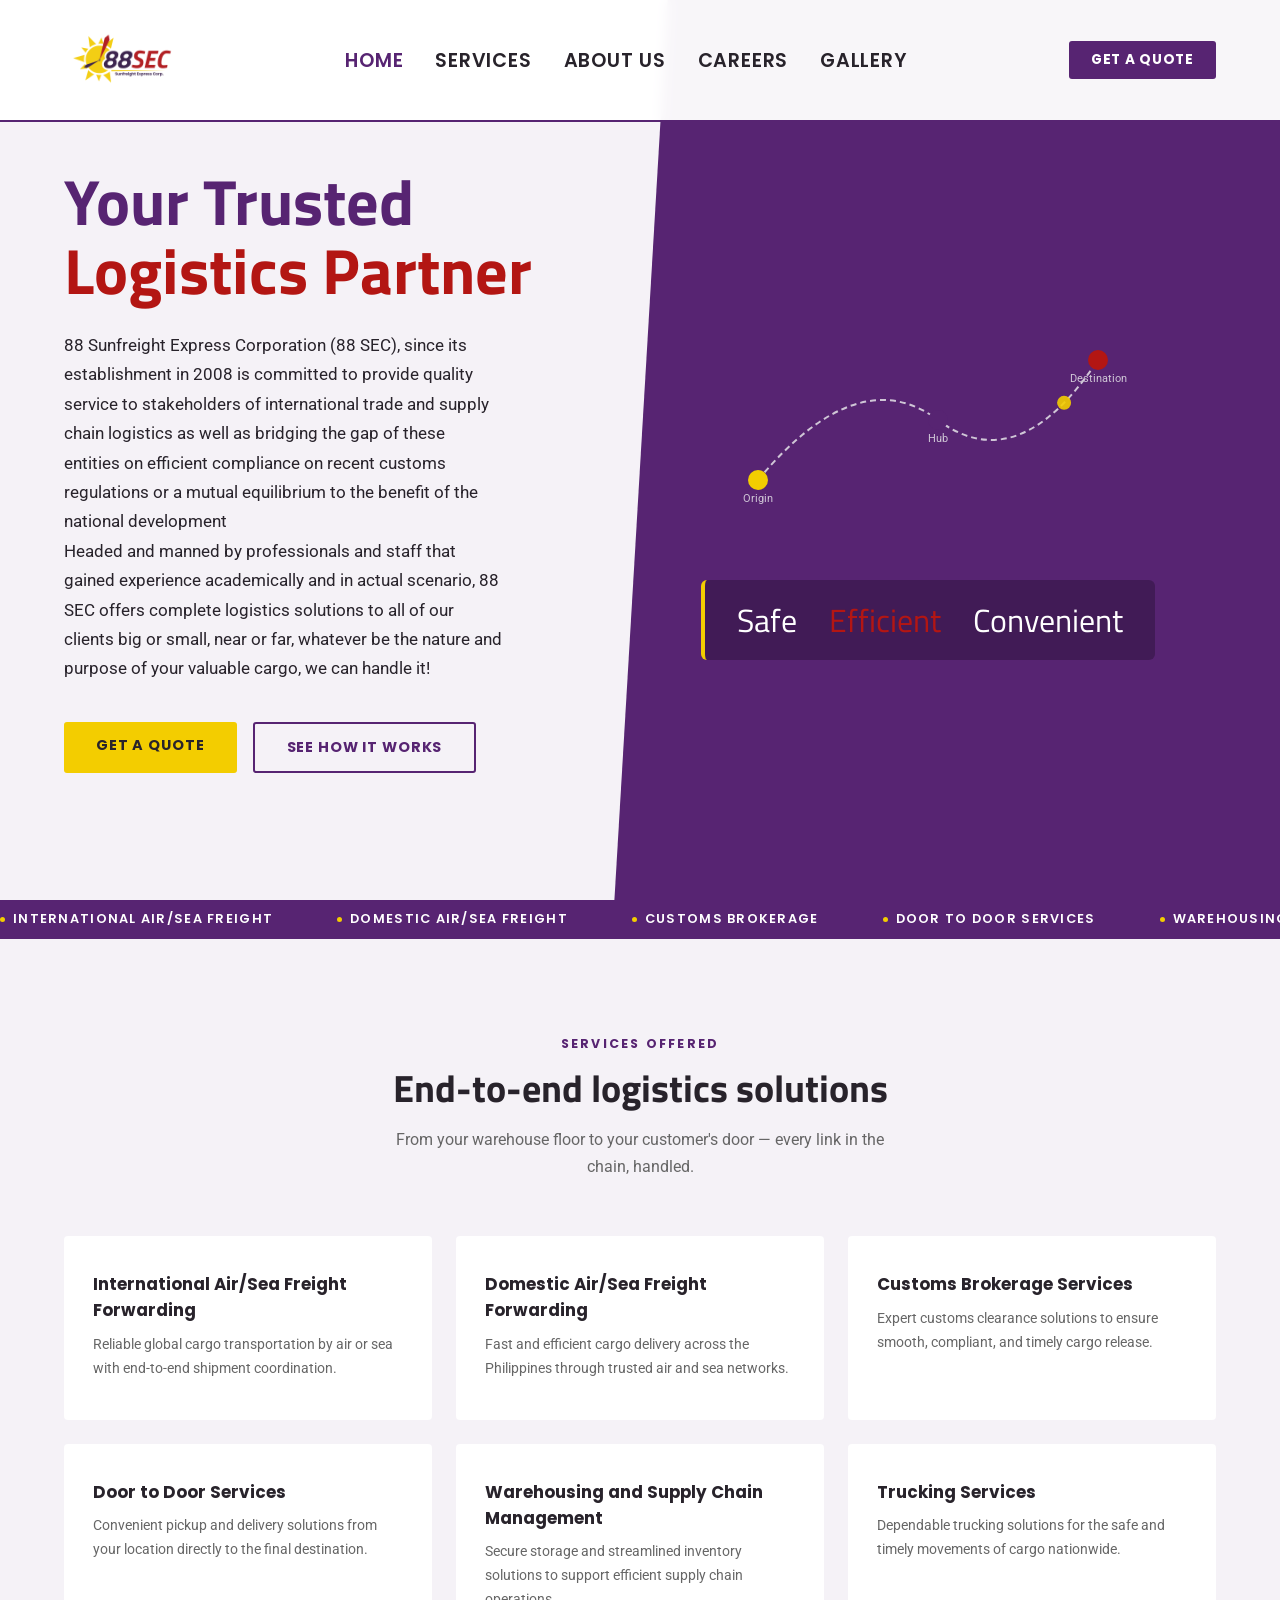
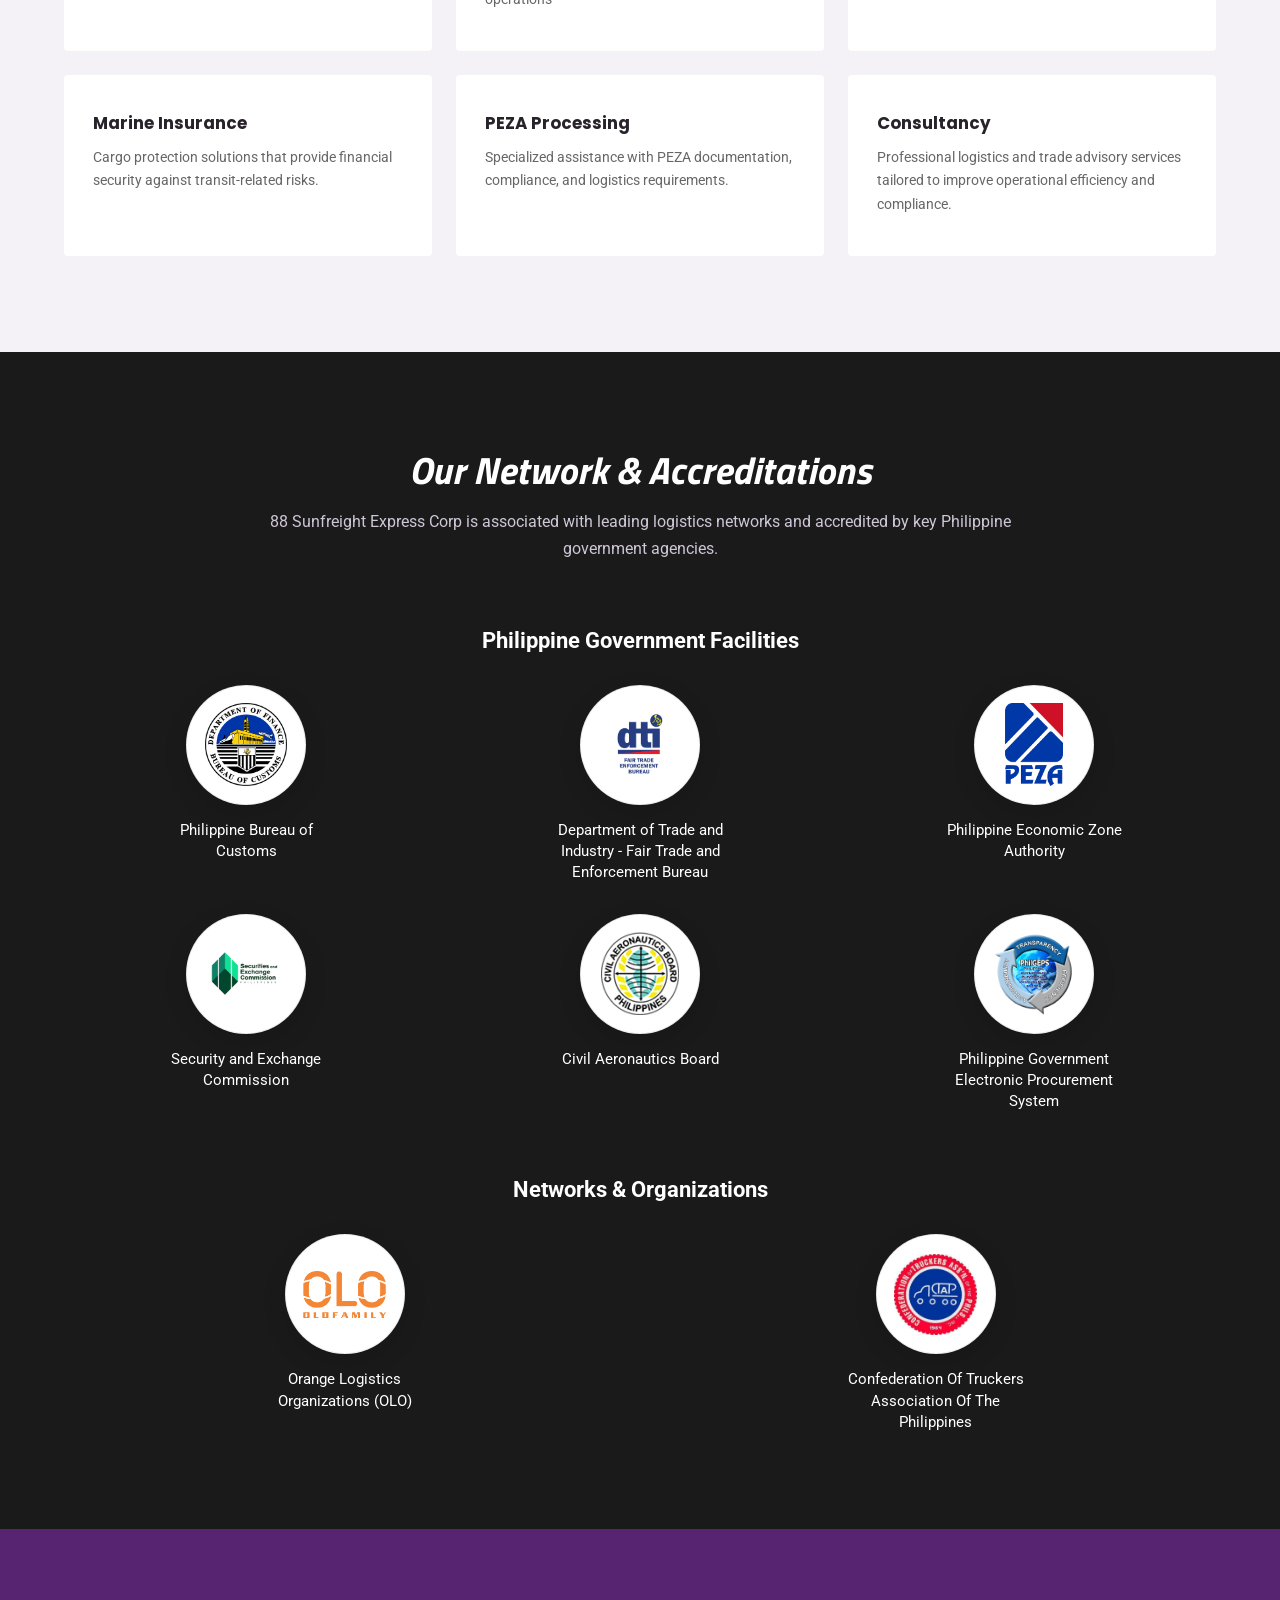
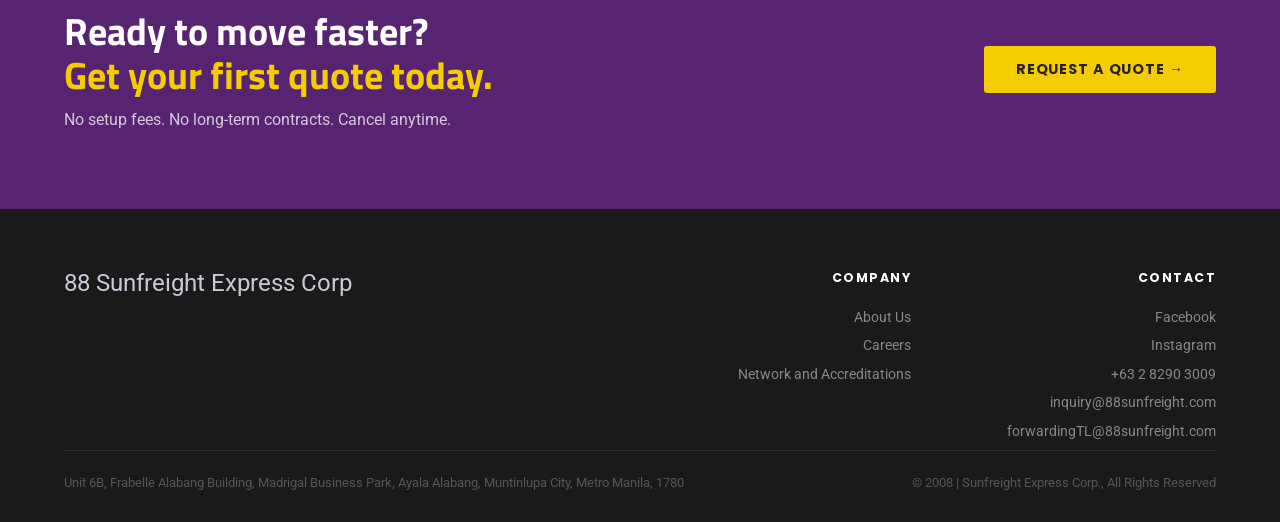
==== index.html @ a8a44474 "Initial commit" ====
<!DOCTYPE html>
<html lang="en">
<head>
  <meta charset="UTF-8" />
  <meta name="viewport" content="width=device-width, initial-scale=1.0">
  <title>Sunfreight | Shippping and Logistics - Philippines</title>
  <link href="https://fonts.googleapis.com/css2?family=Titillium+Web:ital,wght@0,600;0,700;1,600;1,700&family=Poppins:wght@500;600;700;800&family=Roboto:wght@400;500;700&display=swap" rel="stylesheet" />
  <link rel="stylesheet" href="css/index.css">
  <script src="https://fontawesome.com" crossorigin="anonymous"></script>
</head>
<body>

<!-- NAV -->
<nav id="navbar">
  
  <div class="logo"><a href="index.html"><img class="logo" src="pics/sunfreight_logo.png" alt="logo"></a></div>
  <ul class="nav-links">
      <li><a href="index.html" class="active">Home</a></li>
      <li><a href="services.html">Services</a></li>
      <li><a href="about.html">About Us</a></li>
      <li><a href="careers.php">Careers</a></li>
      <li><a href="gallery.php">Gallery</a></li>
  </ul>
  <a href="contact.html" class="nav-cta">Get a Quote</a>
</nav>

<!-- HERO -->
<section class="hero" id="home">
  <div class="hero-text">
    <h1 class="hero-title">Your Trusted<br><em>Logistics Partner</em></h1>
      <p class="hero-body">88 Sunfreight Express Corporation (88 SEC), since its establishment in 2008 is committed to provide quality service to stakeholders of international trade and supply chain logistics as well as bridging the gap of these entities on efficient compliance on recent customs regulations or a mutual equilibrium to the benefit of the national development
      </br>
        Headed and manned by professionals and staff that gained experience academically and in actual scenario, 88 SEC offers complete logistics solutions to all of our clients big or small, near or far, whatever be the nature and purpose of your valuable cargo, we can handle it!
    </p>
    <div class="hero-actions">
      <a href="contact.html" class="btn-primary">Get a Quote</a>
      <a href="#how" class="btn-outline">See How It Works</a>
    </div>
  </div>
  <div class="hero-visual">
    <svg class="route-diagram" viewBox="0 0 420 260" fill="none" xmlns="http://www.w3.org/2000/svg" aria-label="Route diagram">
      <!-- route line -->
      <path d="M 40 200 Q 140 80 220 140 Q 300 200 380 80" stroke="#cfc6d6" stroke-width="2" stroke-dasharray="6 4" fill="none"/>
      <!-- nodes -->
      <circle cx="40" cy="200" r="10" fill="#F3CD00"/>
      <circle cx="220" cy="140" r="10" fill="#572472"/>
      <circle cx="380" cy="80" r="10" fill="#B31613"/>
      <!-- labels -->
      <text x="40" y="222" fill="#cfc6d6" font-family="Roboto,sans-serif" font-size="11" text-anchor="middle">Origin</text>
      <text x="220" y="162" fill="#cfc6d6" font-family="Roboto,sans-serif" font-size="11" text-anchor="middle">Hub</text>
      <text x="380" y="102" fill="#cfc6d6" font-family="Roboto,sans-serif" font-size="11" text-anchor="middle">Destination</text>
      <!-- moving truck dot animation -->
      <circle r="7" fill="#F3CD00" opacity=".9">
        <animateMotion dur="4s" repeatCount="indefinite" rotate="auto">
          <mpath href="#route-path"/>
        </animateMotion>
      </circle>
      <path id="route-path" d="M 40 200 Q 140 80 220 140 Q 300 200 380 80" fill="none"/>
    </svg>
    <div class="stat-row">
      <div class="stat"><div class="stat-num">Safe</div></div>
      <div class="stat"><div class="stat-num"><em>Efficient</em></div></div>
      <div class="stat"><div class="stat-num">Convenient</div></div>
    </div>
  </div>
</section>

<!-- TICKER -->
<div class="ticker" aria-hidden="true">
  <div class="ticker-track" id="tickerTrack">
    <span class="ticker-item"><span class="ticker-dot"></span>International Air/Sea Freight</span>
    <span class="ticker-item"><span class="ticker-dot"></span>Domestic Air/Sea Freight</span>
    <span class="ticker-item"><span class="ticker-dot"></span>Customs Brokerage</span>
    <span class="ticker-item"><span class="ticker-dot"></span>Door to Door Services</span>
    <span class="ticker-item"><span class="ticker-dot"></span>Warehousing &amp; Supply Chain</span>
    <span class="ticker-item"><span class="ticker-dot"></span>Trucking Services</span>
    <span class="ticker-item"><span class="ticker-dot"></span>Marine Insurance</span>
    <span class="ticker-item"><span class="ticker-dot"></span>PEZA Processing</span>
    <span class="ticker-item"><span class="ticker-dot"></span>Consultancy</span>
    <!-- duplicate -->
    <span class="ticker-item"><span class="ticker-dot"></span>International Air/Sea Freight</span>
    <span class="ticker-item"><span class="ticker-dot"></span>Domestic Air/Sea Freight</span>
    <span class="ticker-item"><span class="ticker-dot"></span>Customs Brokerage</span>
    <span class="ticker-item"><span class="ticker-dot"></span>Door to Door Services</span>
    <span class="ticker-item"><span class="ticker-dot"></span>Warehousing &amp; Supply Chain</span>
    <span class="ticker-item"><span class="ticker-dot"></span>Trucking Services</span>
    <span class="ticker-item"><span class="ticker-dot"></span>Marine Insurance</span>
    <span class="ticker-item"><span class="ticker-dot"></span>PEZA Processing</span>
    <span class="ticker-item"><span class="ticker-dot"></span>Consultancy</span>
  </div>
</div>

<!-- SERVICES -->
<section class="services" id="services">
  <div class="services-header">
    <div class="section-eyebrow">
      Services Offered
    </div>
    <h2 class="section-title">End-to-end logistics solutions</h2>
    <p class="section-sub">From your warehouse floor to your customer's door — every link in the chain, handled.</p>
    <!--
      <video class="truck-icon"
            autoplay
            muted
            loop
            playsinline>
        <source src="vids/truck.mp4" type="video/mp4">
      </video>
    -->   
  </div>
  <div class="services-grid services-grid-3">
    <div class="service-card">
      <div class="service-name">International Air/Sea Freight Forwarding</div>
      <p class="service-desc">Reliable global cargo transportation by air or sea with end-to-end shipment coordination.</p>
    </div>
    <div class="service-card">
      <div class="service-name">Domestic Air/Sea Freight Forwarding</div>
      <p class="service-desc">Fast and efficient cargo delivery across the Philippines through trusted air and sea networks.</p>
    </div>
    <div class="service-card">
      <div class="service-name">Customs Brokerage Services</div>
      <p class="service-desc">Expert customs clearance solutions to ensure smooth, compliant, and timely cargo release.</p>
    </div>
    <div class="service-card">
      <div class="service-name">Door to Door Services</div>
      <p class="service-desc">Convenient pickup and delivery solutions from your location directly to the final destination.</p>
    </div>
    <div class="service-card">
      <div class="service-name">Warehousing and Supply Chain Management</div>
      <p class="service-desc">Secure storage and streamlined inventory solutions to support efficient supply chain operations</p>
    </div>
    <div class="service-card">
      <div class="service-name">Trucking Services</div>
      <p class="service-desc">Dependable trucking solutions for the safe and timely movements of cargo nationwide.</p>
    </div>
    <div class="service-card">
      <div class="service-name">Marine Insurance</div>
      <p class="service-desc">Cargo protection solutions that provide financial security against transit-related risks.</p>
    </div>
    <div class="service-card">
      <div class="service-name">PEZA Processing</div>
      <p class="service-desc">Specialized assistance with PEZA documentation, compliance, and logistics requirements.</p>
    </div>
    <div class="service-card">
      <div class="service-name">Consultancy</div>
      <p class="service-desc">Professional logistics and trade advisory services tailored to improve operational efficiency and compliance.</p>
    </div>
  </div>
</section>

<!--NETWORK AND ACCREDITATIONS-->
<section class="coverage" id="coverage">

  <div class="coverage-header">
    <h2 class="section-title"><em>Our Network & Accreditations</em></h2>
    <p class="section-sub">
      88 Sunfreight Express Corp is associated with leading logistics networks and accredited by key Philippine government agencies.
    </p>
  </div>

  <!-- Government -->
  <div class="logo-category">
    <h3>Philippine Government Facilities</h3>

    <div class="logo-grid">

      <div class="logo-card">
        <div class="logo-circle">
          <img src="pics/boc_logo.png" alt="BOC Logo">
        </div>
        <p>Philippine Bureau of Customs</p>
      </div>
      

      <div class="logo-card">
        <div class="logo-circle">
          <img src="pics/dti_logo.png" alt="DTI - FTEB Logo">
        </div>
        <p>Department of Trade and Industry - Fair Trade and Enforcement Bureau</p>
      </div>

      <div class="logo-card">
        <div class="logo-circle">
          <img src="pics/peza_logo.png" alt="PEZA Logo">
        </div>
        <p>Philippine Economic Zone Authority</p>
      </div>

      <div class="logo-card">
        <div class="logo-circle">
          <img src="pics/sec_logo.png" alt="SEC Logo">
        </div>
        <p>Security and Exchange Commission</p>
      </div>

      <div class="logo-card">
        <div class="logo-circle">
          <img src="pics/cab_logo.png" alt="CAB Logo">
        </div>
        <p>Civil Aeronautics Board</p>
      </div>

      <div class="logo-card">
        <div class="logo-circle">
          <img src="pics/philgeps_logo.png" alt="">
        </div>
        <p> Philippine Government Electronic Procurement System</p>
      </div>

    </div>
  </div>

  <!-- Networks -->
  <div class="logo-category">
    <h3>Networks & Organizations</h3>

    <div class="logo-grid-networks">

      <div class="logo-card">
        <div class="logo-circle">
          <img src="pics/olo_logo.png" alt="OLO Logo">
        </div>
        <p>Orange Logistics Organizations (OLO)</p>
      </div>

      

      <div class="logo-card">
        <div class="logo-circle">
          <img src="pics/ctap_logo.jpg" alt="CTAP Logo">
        </div>
        <p>Confederation Of Truckers Association Of The Philippines</p>
      </div>

    </div>
  </div>

</section>

<!-- CTA BANNER -->
<div class="cta-banner" id="contact">
  <div>
    <h2 class="cta-banner-title">Ready to move faster?<br><span>Get your first quote today.</span></h2>
    <p class="cta-banner-sub">No setup fees. No long-term contracts. Cancel anytime.</p>
  </div>
  <a href="mailto:inquiry" class="btn-primary">Request a Quote →</a>
</div>

<!-- FOOTER -->
<footer>
  <div class="footer-grid">
    <div class="footer-brand">
      <div class="logo">88 Sunfreight Express Corp</div>
    </div>
    <div>
      <div class="footer-col-title">Company</div>
      <ul class="footer-links">
        <li><a href="about.html">About Us</a></li>
        <li><a href="careers.html">Careers</a></li>
        <li><a href="#coverage">Network and Accreditations</a></li>
      </ul>
    </div>
    <div>
      <div class="footer-col-title">Contact</div>
      <ul class="footer-links">
        <li><a href="https://www.facebook.com/88SEC" target="_blank">Facebook</a></li>
        <li><a href="https://www.instagram.com/88sunfreightexpresscorp" target="_blank">Instagram</a></li>
        <li><a href="tel:63228903009">+63 2 8290 3009</a></li>
        <li><a href="mailto:inquiry@88sunfreight.com">inquiry@88sunfreight.com</a></li>
        <li><a href="mailto:forwardingTL@88sunfreight.com ">forwardingTL@88sunfreight.com </a></li>
      </ul>
    </div>
  </div>
  <div class="footer-bottom">
    <span>Unit 6B, Frabelle Alabang Building, Madrigal Business Park, Ayala Alabang, Muntinlupa City, Metro Manila, 1780</span>
    <span><a href="login.php" class="staff-login" aria-label="Staff login">©</a> 2008 | Sunfreight Express Corp., All Rights Reserved</span>
  </div>
</footer>

<script>
  // Nav scroll effect
  const navbar = document.getElementById('navbar');
  window.addEventListener('scroll', () => {
    navbar.classList.toggle('scrolled', window.scrollY > 40);
  });
  // Slideshow autoplay
  const slides = document.querySelectorAll('.slide');
  let currentSlide = 0;

  setInterval(() => {
    slides[currentSlide].classList.remove('active');
    currentSlide = (currentSlide + 1) % slides.length;
    slides[currentSlide].classList.add('active');
  }, 4000);
</script>
</body>
</html>
---- css/index.css ----
*, *::before, *::after { box-sizing: border-box; margin: 0; padding: 0; }

:root {
    --purple:  #572472;   /* primary */
    --yellow:  #F3CD00;   /* accent */
    --red:     #B31613;   /* secondary accent */
    --white:   #ffffff;
    --offwhite:#f5f2f7;
    --silver:  #cfc6d6;
    --dark:    #28232B;
    
    --font-display: 'Titillium Web', sans-serif;  /* H1, headlines, titles, quotes */
    --font-head:    'Poppins', sans-serif;        /* H2, H3, sub-headlines */
    --font-body:    'Roboto', sans-serif;         /* body */
}

html {
    scroll-behavior: smooth;
}

body {
    font-family: var(--font-body);
    color: var(--dark);
    background: var(--white);
    overflow-x: hidden;
}

/* ── NAV ── */
nav {
    position: fixed;
    top: 0;
    width: 100%;
    z-index: 100;
    display: flex;
    align-items: center;
    justify-content: space-between;
    padding: 0 5vw;
    height: auto;
    background: rgba(255, 255, 255, 0.96);
    border-bottom: 2px solid var(--purple);
    backdrop-filter: blur(6px);
    transition: box-shadow .3s;
}

nav.scrolled {
    box-shadow: 0 4px 20px rgba(87, 36, 114, .12);
}

.logo {
    height: 120px;
}

.nav-links {
    display: flex;
    gap: 2rem;
    list-style: none;
}

.nav-links a {
    font-family: var(--font-head);
    font-size: 1.2rem;
    font-weight: 600;
    color: var(--dark);
    text-decoration: none;
    letter-spacing: .04em;
    text-transform: uppercase;
    transition: color .2s;
}

.nav-links a:hover,
.nav-links a.active {
    color: var(--purple);
}

.nav-toggle {
    display: none;
    background: none;
    border: 0;
    color: var(--dark);
    font-size: 1.7rem;
    line-height: 1;
    cursor: pointer;
    padding: 6px 10px;
}

.nav-cta-mobile {
    display: none;
}

.nav-cta {
    background: var(--purple);
    color: var(--white);
    font-family: var(--font-head);
    font-size: .85rem;
    font-weight: 700;
    padding: .55rem 1.4rem;
    border-radius: 3px;
    text-decoration: none;
    letter-spacing: .05em;
    text-transform: uppercase;
    transition: background .2s, transform .15s;
}

.nav-cta:hover {
    background: #3f1a53;
    transform: translateY(-1px);
}

/* ── COVER PICTURE ── */
.picture img {
    width: 100%;
    opacity: 65%;
    display: block;
}

/* ── SLIDESHOW (kept for when it's re-enabled) ── */
.slideshow {
    position: relative;
    width: 100%;
    overflow: hidden;
}

.slide {
    display: none;
}

.slide.active {
    display: block;
}

.slide img {
    width: 100%;
    opacity: 65%;
    display: block;
}

/* ── HERO ── */
.hero {
    min-height: 100vh;
    display: grid;
    grid-template-columns: 1fr 1fr;
    align-items: center;
    padding: 120px 5vw 80px;
    background: var(--offwhite);
    position: relative;
    overflow: hidden;
}

.hero::before {
    content: '';
    position: absolute;
    right: 0;
    top: 0;
    width: 52%;
    height: 100%;
    background: var(--purple);
    clip-path: polygon(8% 0, 100% 0, 100% 100%, 0% 100%);
}

.hero-text {
    position: relative;
    z-index: 2;
}

.hero-eyebrow {
    font-family: var(--font-head);
    font-size: .8rem;
    font-weight: 700;
    color: var(--red);
    letter-spacing: .18em;
    text-transform: uppercase;
    display: flex;
    align-items: center;
    gap: .6rem;
    margin-bottom: 1.2rem;
}

.hero-eyebrow::before {
    content: '';
    display: block;
    width: 32px;
    height: 2px;
    background: var(--yellow);
}

.hero-title {
    font-family: var(--font-display);
    font-size: clamp(2.6rem, 5vw, 4.2rem);
    color: var(--purple);
    line-height: 1.08;
    margin-bottom: 1.6rem;
}

.hero-title em,
.stat-num em {
    color: var(--red);
    font-style: normal;
}

.hero-body {
    font-size: 1.05rem;
    color: var(--dark);
    line-height: 1.75;
    max-width: 440px;
    margin-bottom: 2.4rem;
}

.hero-actions {
    display: flex;
    gap: 1rem;
    flex-wrap: wrap;
}

.btn-primary {
    background: var(--yellow);
    color: var(--dark);
    font-family: var(--font-head);
    font-weight: 700;
    font-size: .9rem;
    padding: .8rem 2rem;
    border-radius: 3px;
    text-decoration: none;
    letter-spacing: .06em;
    text-transform: uppercase;
    transition: background .2s, transform .15s;
}

.btn-primary:hover {
    background: #d4b400;
    transform: translateY(-2px);
}

.btn-outline {
    border: 2px solid var(--purple);
    color: var(--purple);
    font-family: var(--font-head);
    font-weight: 700;
    font-size: .9rem;
    padding: .8rem 2rem;
    border-radius: 3px;
    text-decoration: none;
    letter-spacing: .06em;
    text-transform: uppercase;
    transition: border-color .2s, color .2s;
}

.btn-outline:hover {
    border-color: var(--white);
    color: var(--white);
}

/* hero visual */
.hero-visual {
    position: relative;
    z-index: 2;
    display: flex;
    flex-direction: column;
    align-items: center;
    justify-content: center;
}

.route-diagram {
    width: 100%;
    max-width: 420px;
}

.stat-row {
    display: flex;
    gap: 2rem;
    margin-top: 2.5rem;
    padding: 1.5rem 2rem;
    background: rgba(0, 0, 0, .25);
    border-radius: 6px;
    border-left: 4px solid var(--yellow);
}

.stat {
    text-align: center;
}

.stat-num {
    font-family: var(--font-display);
    font-size: 2rem;
    color: var(--white);
    line-height: 1;
}

.stat-label {
    font-size: .75rem;
    color: var(--silver);
    font-family: var(--font-head);
    letter-spacing: .08em;
    text-transform: uppercase;
    margin-top: .3rem;
}

/* ── TICKER ── */
.ticker {
    background: var(--purple);
    overflow: hidden;
    white-space: nowrap;
    padding: .65rem 0;
    position: relative;
}

.ticker-track {
    display: flex;
    gap: 4rem;
    width: max-content;
    animation: ticker 28s linear infinite;
}

.ticker-item {
    font-family: var(--font-head);
    font-size: .8rem;
    font-weight: 600;
    color: var(--white);
    letter-spacing: .1em;
    text-transform: uppercase;
    display: flex;
    align-items: center;
    gap: .5rem;
}

.ticker-dot {
    width: 5px;
    height: 5px;
    background: var(--yellow);
    border-radius: 50%;
}

@keyframes ticker {
    0%   { transform: translateX(0); }
    100% { transform: translateX(-50%); }
}

/* ── SECTIONS (shared) ── */
section {
    padding: 96px 5vw;
}

.section-eyebrow {
    font-family: var(--font-head);
    font-size: .78rem;
    font-weight: 700;
    color: var(--purple);
    letter-spacing: .18em;
    text-transform: uppercase;
    margin-bottom: .8rem;
    display: flex;
    align-items: center;
    justify-content: center;
    gap: 10px;
}

.section-title {
    font-family: var(--font-display);
    font-size: clamp(1.8rem, 3vw, 2.6rem);
    color: var(--dark);
    line-height: 1.15;
    margin-bottom: 1rem;
}

.section-sub {
    font-size: 1rem;
    color: #666;
    max-width: 520px;
    line-height: 1.7;
}

/* ── SERVICES ── */
.services {
    background: var(--offwhite);
}

.services-header {
    text-align: center;
    margin-bottom: 3.5rem;
}

.services-header .section-sub {
    margin: 0 auto;
}

.services-header .truck-icon {
    width: 220px;
    height: 220px;
    object-fit: contain;
}

.services-grid {
    display: grid;
    grid-template-columns: repeat(3, 1fr);
    gap: 1.5rem;
}

.service-card {
    background: var(--white);
    border-radius: 4px;
    padding: 2.2rem 1.8rem;
    border-bottom: 4px solid transparent;
    transition: border-color .25s, transform .25s, box-shadow .25s;
    cursor: default;
}

.service-card:hover {
    border-color: var(--purple);
    transform: translateY(-6px);
    box-shadow: 0 12px 32px rgba(87, 36, 114, .1);
}

.service-name {
    font-family: var(--font-head);
    font-size: 1.05rem;
    font-weight: 700;
    color: var(--dark);
    margin-bottom: .6rem;
}

.service-desc {
    font-size: .9rem;
    color: #666;
    line-height: 1.65;
}

/* ── NETWORK & ACCREDITATIONS ── */
.coverage{
        background:#1a1a1a;
    }

     .logo-category{
        margin-top:4rem;
    }

    .logo-category h3{
        text-align:center;
        color:#fff;
        margin-bottom:2rem;
        font-size:1.4rem;
    }

    .logo-grid{
        display:grid;
        grid-template-columns:repeat(3, 1fr);
        gap:30px;
    }

    .logo-grid-networks{
        display:grid;
        grid-template-columns:repeat(2, 1fr);
        gap:30px;
    }

    .logo-card{
        text-align:center;
    }

    .logo-circle{
        width:120px;
        height:120px;
        margin:0 auto 15px;
        border-radius:50%;
        background:#fff;
        display:flex;
        align-items:center;
        justify-content:center;
        box-shadow:0 8px 25px rgba(0,0,0,.12);
        border:1px solid rgba(0,0,0,.08);
        transition:.3s ease;
    }

    .logo-circle:hover{
        transform:translateY(-5px);
    }

    .logo-circle img{
        width:70%;
        height:70%;
        object-fit:contain;
    }

    .logo-card p{
        color:#fff;
        font-size:.95rem;
        line-height:1.4;
        max-width:180px;
        margin:auto;
    }

    .coverage-header{
        text-align:center;
        margin-bottom:3rem;
    }

    .coverage-header .section-title{
        color:#fff;
    }

    .coverage-header .section-sub{
        color:var(--silver);
        max-width:800px;
        margin:0 auto;
    }

    .coverage-inner{
        max-width:1000px;
        margin:0 auto;
    }

    .network-table{
        width:100%;
        background:var(--offwhite);
        border-radius:10px;
        overflow:hidden;
        border-collapse:collapse;
    }

    .network-table tr:not(.divider){
        border-bottom:1px solid rgba(0,0,0,.08);
    }

    .network-table td{
        padding:18px 20px;
        vertical-align:middle;
    }

    .network-table td:first-child{
        width:140px;
        text-align:center;
    }

    .network-table img{
        height:60px;
        width:auto;
        display:block;
        margin:auto;
    }

/* ── TESTIMONIALS (kept for when it's re-enabled) ── */
.testimonials {
    background: var(--offwhite);
}

.testimonials-header {
    text-align: center;
    margin-bottom: 3.5rem;
}

.testi-grid {
    display: grid;
    grid-template-columns: repeat(auto-fit, minmax(280px, 1fr));
    gap: 1.5rem;
}

.testi-card {
    background: var(--white);
    padding: 2rem;
    border-radius: 4px;
    position: relative;
}

.testi-quote {
    font-size: .95rem;
    color: #444;
    line-height: 1.75;
    margin-bottom: 1.5rem;
    font-style: italic;
}

.testi-quote::before {
    content: '\201C';
    font-size: 3rem;
    color: var(--purple);
    line-height: 0;
    vertical-align: -1rem;
    margin-right: .2rem;
}

.testi-name {
    font-family: var(--font-head);
    font-weight: 700;
    font-size: .9rem;
    color: var(--dark);
}

.testi-role {
    font-size: .8rem;
    color: #888;
    margin-top: .2rem;
}

.testi-gold-bar {
    width: 36px;
    height: 3px;
    background: var(--yellow);
    margin-bottom: 1.2rem;
}

/* ── CTA BANNER ── */
.cta-banner {
    background: var(--purple);
    padding: 80px 5vw;
    display: grid;
    grid-template-columns: 1fr auto;
    gap: 2rem;
    align-items: center;
}

.cta-banner-title {
    font-family: var(--font-display);
    font-size: clamp(1.8rem, 3vw, 2.6rem);
    color: var(--white);
    line-height: 1.15;
}

.cta-banner-title span {
    color: var(--yellow);
}

.cta-banner-sub {
    font-size: 1rem;
    color: rgba(255, 255, 255, .75);
    margin-top: .8rem;
}

.btn-gold {
    background: var(--yellow);
    color: var(--dark);
    font-family: var(--font-head);
    font-weight: 700;
    font-size: .95rem;
    padding: .9rem 2.2rem;
    border-radius: 3px;
    text-decoration: none;
    letter-spacing: .06em;
    text-transform: uppercase;
    white-space: nowrap;
    transition: background .2s;
}

.btn-gold:hover {
    background: #d4b400;
}

/* ── FOOTER ── */
footer {
    background: #1a1a1a;
    padding: 60px 5vw 32px;
    color: var(--silver);
}

.footer-grid {
    display: grid;
    grid-template-columns: 1fr auto auto;
    justify-content: space-between;
    align-items: start;
    gap: 6rem;
    padding-bottom: 10px;
}

.footer-brand .logo {
    font-size: 1.5rem;
}

.footer-col-title {
    font-family: var(--font-head);
    font-size: .78rem;
    font-weight: 700;
    color: var(--white);
    letter-spacing: .12em;
    text-transform: uppercase;
    margin-bottom: 1.2rem;
    text-align: right;
}

.footer-links {
    text-align: right;
    list-style: none;
    display: flex;
    flex-direction: column;
    gap: .6rem;
}

.footer-links a {
    font-size: .87rem;
    color: #888;
    text-decoration: none;
    transition: color .2s;
}

.footer-links a:hover {
    color: var(--yellow);
}

.footer-bottom {
    border-top: 1px solid #2e2e2e;
    padding-top: 1.5rem;
    display: flex;
    justify-content: space-between;
    align-items: center;
    text-align: center;
    font-size: .8rem;
    color: #555;
}

.staff-login {
    color: inherit;
    text-decoration: none;
    cursor: default;
}

.staff-login:hover {
    color: var(--yellow);
    cursor: pointer;
}

/* ── VALUES (used by about.html) ── */
.values {
    background: #1a1a1a;
    padding: 6rem 6vw;
    position: relative;
    overflow: hidden;
}

.values::before {
    content: '';
    position: absolute;
    top: -180px;
    left: 50%;
    transform: translateX(-50%);
    width: 640px;
    height: 380px;
    background: radial-gradient(
        ellipse,
        rgba(87, 36, 114, 0.18),
        transparent 70%
    );
    pointer-events: none;
}

.values-header {
    text-align: center;
    margin-bottom: 3.5rem;
    position: relative;
}

.values-header .section-title {
    color: var(--white);
}

.values-header .section-title em {
    color: var(--yellow);
    font-style: normal;
}

.values-header .section-sub {
    color: var(--silver);
    margin: 0 auto;
}

.values-grid {
    display: grid;
    grid-template-columns: repeat(auto-fit, minmax(240px, 1fr));
    gap: 1.5rem;
    position: relative;
}

.value-card {
    background: #202020;
    border: 1.5px solid #333;
    border-radius: 12px;
    padding: 2.6rem 1.8rem 2.2rem;
    text-align: center;
    position: relative;
    overflow: hidden;
    transition: border-color 0.25s, transform 0.25s, box-shadow 0.25s;
}

.value-card::before {
    content: '';
    position: absolute;
    top: 0;
    left: 0;
    right: 0;
    height: 3px;
    background: var(--purple);
    transform: scaleX(0);
    transform-origin: left;
    transition: transform 0.3s ease;
}

.value-card:hover {
    border-color: var(--purple);
    transform: translateY(-6px);
    box-shadow: 0 16px 36px rgba(0, 0, 0, 0.45);
}

.value-card:hover::before {
    transform: scaleX(1);
}

.value-num {
    font-family: var(--font-display);
    font-size: 1.9rem;
    font-weight: 800;
    color: var(--yellow);
    line-height: 1;
    width: 74px;
    height: 74px;
    margin: 0 auto 1.2rem;
    display: flex;
    align-items: center;
    justify-content: center;
    border-radius: 50%;
    background: rgba(243, 205, 0, 0.08);
    border: 1.5px solid rgba(243, 205, 0, 0.35);
    transition: background 0.25s, border-color 0.25s;
}

.value-card:hover .value-num {
    border-color: var(--purple);
}

.value-name {
    font-family: var(--font-head);
    font-size: 1.05rem;
    font-weight: 700;
    color: var(--white);
    margin-bottom: 0.7rem;
    letter-spacing: 0.02em;
}

.value-desc {
    font-size: 0.88rem;
    color: var(--silver);
    line-height: 1.7;
    max-width: 300px;
    margin: 0 auto;
}

/* ==========================================================================
   RESPONSIVE
   ========================================================================== */

/* ── Tablets and below ── */
@media (max-width: 900px) {

    /* NAV → hamburger */
    .nav-toggle {
        display: block;
    }

    .nav-cta {
        display: none;
    }

    .logo {
        height: 84px;
    }

    .nav-links {
        display: none;
        position: absolute;
        top: 100%;
        left: 0;
        right: 0;
        background: #1a1a1a;
        flex-direction: column;
        align-items: flex-start;
        gap: 0;
        padding: 10px 24px 18px;
        margin: 0;
        list-style: none;
        box-shadow: 0 12px 24px rgba(0, 0, 0, 0.25);
    }

    .nav-links.open {
        display: flex;
    }

    .nav-links li {
        width: 100%;
        border-bottom: 1px solid rgba(255, 255, 255, 0.08);
    }

    .nav-links li:last-child {
        border-bottom: 0;
    }

    .nav-links a {
        display: block;
        padding: 14px 4px;
        font-size: 1rem;
        color: #fff;
    }

    .nav-cta-mobile {
        display: block;
        margin-top: 8px;
    }

    .nav-cta-mobile a {
        background: var(--yellow);
        color: #fff;
        border-radius: 8px;
        text-align: center;
        font-weight: 700;
        padding: 13px;
    }

    /* HERO → stack text over visual */
    .hero {
        grid-template-columns: 1fr;
        gap: 32px;
        padding: 100px 24px 60px;
    }

    .hero::before {
        display: none;
    }

    .hero-title {
        font-size: clamp(2rem, 8vw, 2.8rem);
    }

    .hero-body {
        font-size: 0.95rem;
    }

    .hero-visual {
        margin-top: 3rem;
    }

    .stat-row {
        background: rgba(0, 0, 0, .65);
    }

    /* SERVICES → 2 columns */
    .services-grid {
        grid-template-columns: repeat(2, 1fr);
        gap: 16px;
    }

    /* LOGOS → 3 per row */
    .logo-grid {
        grid-template-columns: repeat(3, 1fr);
        gap: 20px;
    }

    /* CTA BANNER → stack */
    .cta-banner {
        grid-template-columns: 1fr;
    }

    /* FOOTER → 2 columns */
    .footer-grid {
        grid-template-columns: 1fr 1fr;
        gap: 3rem;
    }
}

/* ── Phones ── */
@media (max-width: 600px) {

    /* Cover picture: don't let it dominate the screen */
    .picture img {
        height: 42vh;
        object-fit: cover;
    }

    /* HERO */
    .hero {
        padding-top: 90px;
        padding-bottom: 40px;
        min-height: auto;
    }

    .hero-actions .btn-primary {
        display: block;
        text-align: center;
        width: 100%;
    }

    .stat-row {
        flex-wrap: wrap;
        justify-content: center;
        gap: 14px;
    }

    .stat-num {
        font-size: 1rem;
    }

    /* SERVICES → single column */
    .services-grid {
        grid-template-columns: 1fr;
    }

    .services {
        padding-left: 20px;
        padding-right: 20px;
    }

    .section-title {
        font-size: clamp(1.5rem, 6.5vw, 2rem);
    }

    .truck-icon {
        max-width: 160px;
    }

    /* LOGOS → 2 per row, smaller circles */
    .logo-grid {
        grid-template-columns: repeat(2, 1fr);
        gap: 16px;
    }

    .logo-circle {
        width: 90px;
        height: 90px;
    }

    .logo-card p {
        font-size: 0.78rem;
    }

    .coverage {
        padding-left: 20px;
        padding-right: 20px;
    }

    /* CTA BANNER */
    .cta-banner {
        padding: 40px 24px;
    }

    .cta-banner .btn-gold {
        display: block;
        width: 100%;
        text-align: center;
    }

    /* FOOTER → stack columns */
    .footer-grid {
        grid-template-columns: 1fr;
        gap: 28px;
    }

    .footer-col-title,
    .footer-links {
        text-align: left;
    }

    .footer-bottom {
        flex-direction: column;
        gap: 8px;
        text-align: center;
        font-size: 0.78rem;
    }

    /* Ticker: slightly smaller text so items fit */
    .ticker-item {
        font-size: 0.8rem;
    }

    /* VALUES */
    .values {
        padding: 4rem 20px;
    }

    /* Stacked hero buttons (about page has two) */
    .hero-actions .btn-outline {
        display: block;
        text-align: center;
        width: 100%;
    }
}
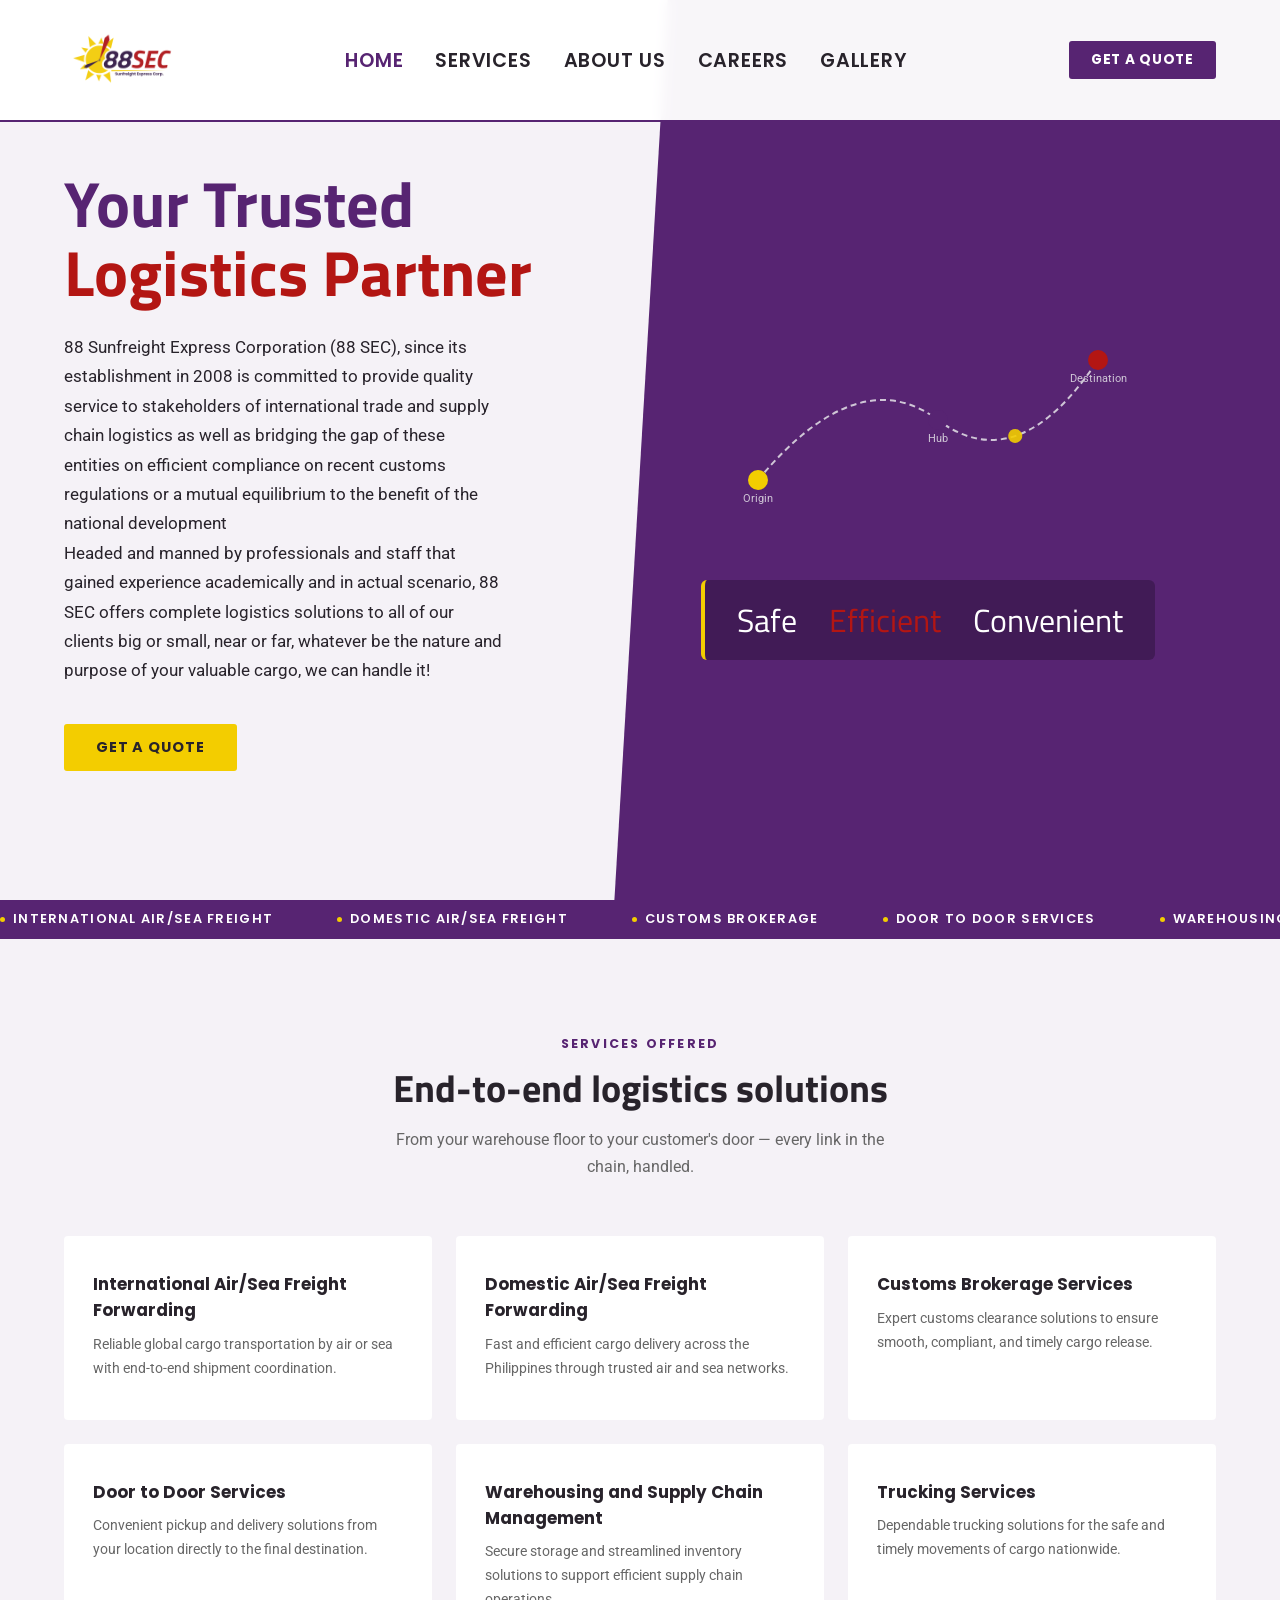
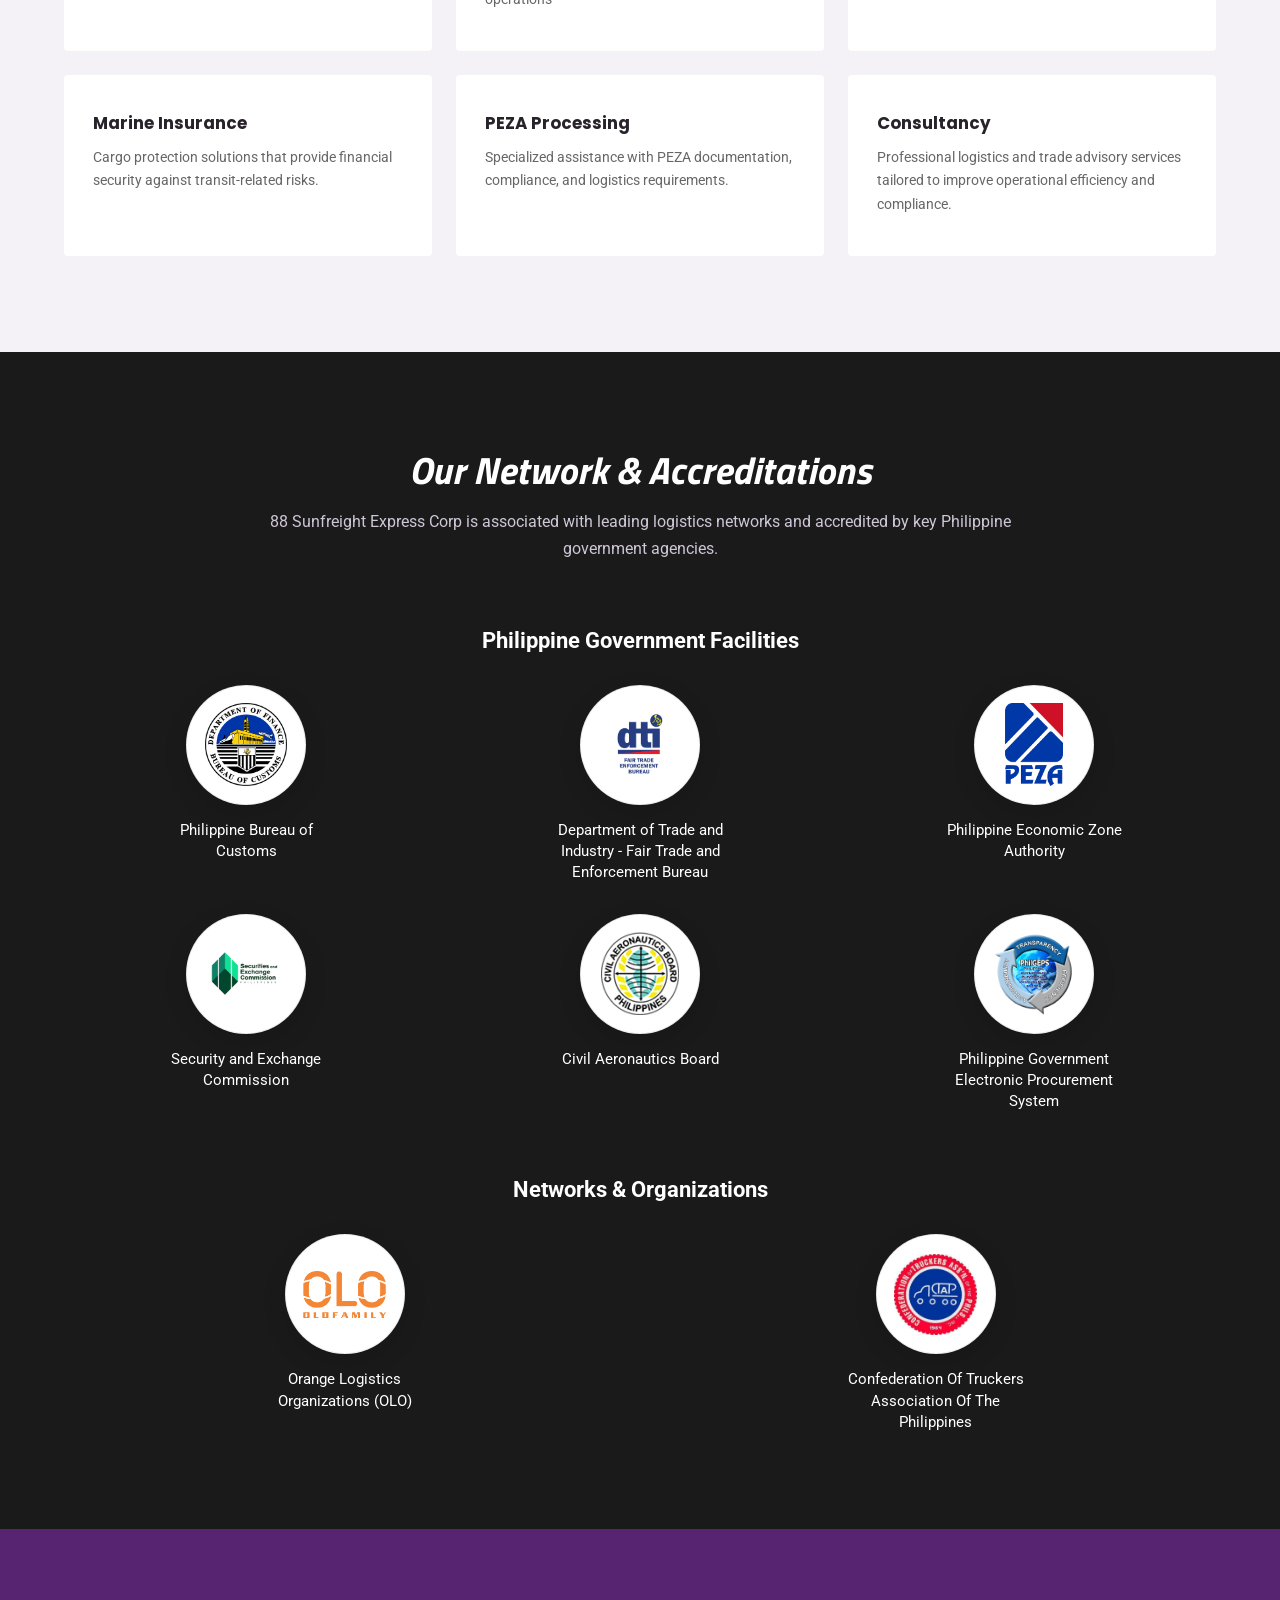
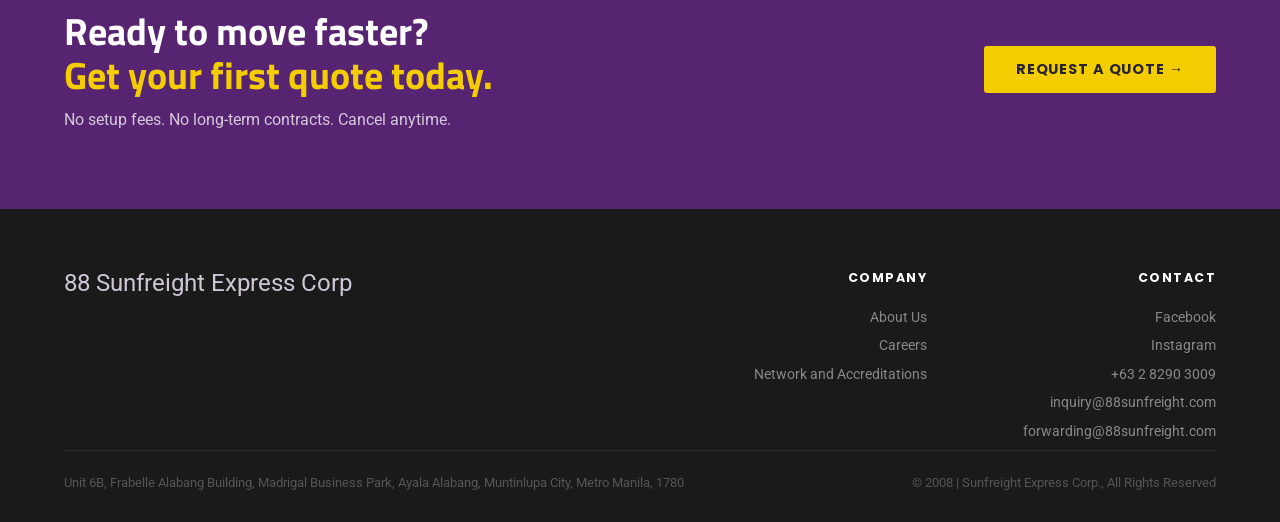
==== commit 3fe783ec: "connection configuration" ====
--- a/index.html
+++ b/index.html
@@ -12,16 +12,17 @@
 
 <!-- NAV -->
 <nav id="navbar">
-  
   <div class="logo"><a href="index.html"><img class="logo" src="pics/sunfreight_logo.png" alt="logo"></a></div>
-  <ul class="nav-links">
+  <ul class="nav-links" id="navLinks">
       <li><a href="index.html" class="active">Home</a></li>
       <li><a href="services.html">Services</a></li>
       <li><a href="about.html">About Us</a></li>
       <li><a href="careers.php">Careers</a></li>
       <li><a href="gallery.php">Gallery</a></li>
+      <li class="nav-cta-mobile"><a href="contact.html">Get a Quote</a></li>
   </ul>
   <a href="contact.html" class="nav-cta">Get a Quote</a>
+  <button class="nav-toggle" id="navToggle" aria-label="Open menu" aria-expanded="false">☰</button>
 </nav>
 
 <!-- HERO -->
@@ -34,7 +35,6 @@
     </p>
     <div class="hero-actions">
       <a href="contact.html" class="btn-primary">Get a Quote</a>
-      <a href="#how" class="btn-outline">See How It Works</a>
     </div>
   </div>
   <div class="hero-visual">
@@ -243,7 +243,7 @@
     <h2 class="cta-banner-title">Ready to move faster?<br><span>Get your first quote today.</span></h2>
     <p class="cta-banner-sub">No setup fees. No long-term contracts. Cancel anytime.</p>
   </div>
-  <a href="mailto:inquiry" class="btn-primary">Request a Quote →</a>
+  <a href="mailto:inquiry@88sunfreight.com" class="btn-primary">Request a Quote →</a>
 </div>
 
 <!-- FOOTER -->
@@ -256,7 +256,7 @@
       <div class="footer-col-title">Company</div>
       <ul class="footer-links">
         <li><a href="about.html">About Us</a></li>
-        <li><a href="careers.html">Careers</a></li>
+        <li><a href="careers.php">Careers</a></li>
         <li><a href="#coverage">Network and Accreditations</a></li>
       </ul>
     </div>
@@ -267,7 +267,7 @@
         <li><a href="https://www.instagram.com/88sunfreightexpresscorp" target="_blank">Instagram</a></li>
         <li><a href="tel:63228903009">+63 2 8290 3009</a></li>
         <li><a href="mailto:inquiry@88sunfreight.com">inquiry@88sunfreight.com</a></li>
-        <li><a href="mailto:forwardingTL@88sunfreight.com ">forwardingTL@88sunfreight.com </a></li>
+        <li><a href="mailto:forwarding@88sunfreight.com ">forwarding@88sunfreight.com </a></li>
       </ul>
     </div>
   </div>
@@ -293,5 +293,26 @@
     slides[currentSlide].classList.add('active');
   }, 4000);
 </script>
+
+<script>
+const navToggle = document.getElementById('navToggle');
+const navLinks  = document.getElementById('navLinks');
+
+navToggle.addEventListener('click', () => {
+    const open = navLinks.classList.toggle('open');
+    navToggle.setAttribute('aria-expanded', open);
+    navToggle.textContent = open ? '✕' : '☰';
+});
+
+// Close the menu after tapping a link
+navLinks.querySelectorAll('a').forEach(a =>
+    a.addEventListener('click', () => {
+        navLinks.classList.remove('open');
+        navToggle.setAttribute('aria-expanded', 'false');
+        navToggle.textContent = '☰';
+    })
+);
+</script>
+
 </body>
 </html>
--- a/css/index.css
+++ b/css/index.css
@@ -407,6 +407,12 @@
     border-color: var(--purple);
     transform: translateY(-6px);
     box-shadow: 0 12px 32px rgba(87, 36, 114, .1);
+}
+
+.vm-grid {
+    grid-template-columns: repeat(2, 1fr);
+    max-width: 860px;
+    margin: 0 auto;
 }
 
 .service-name {
